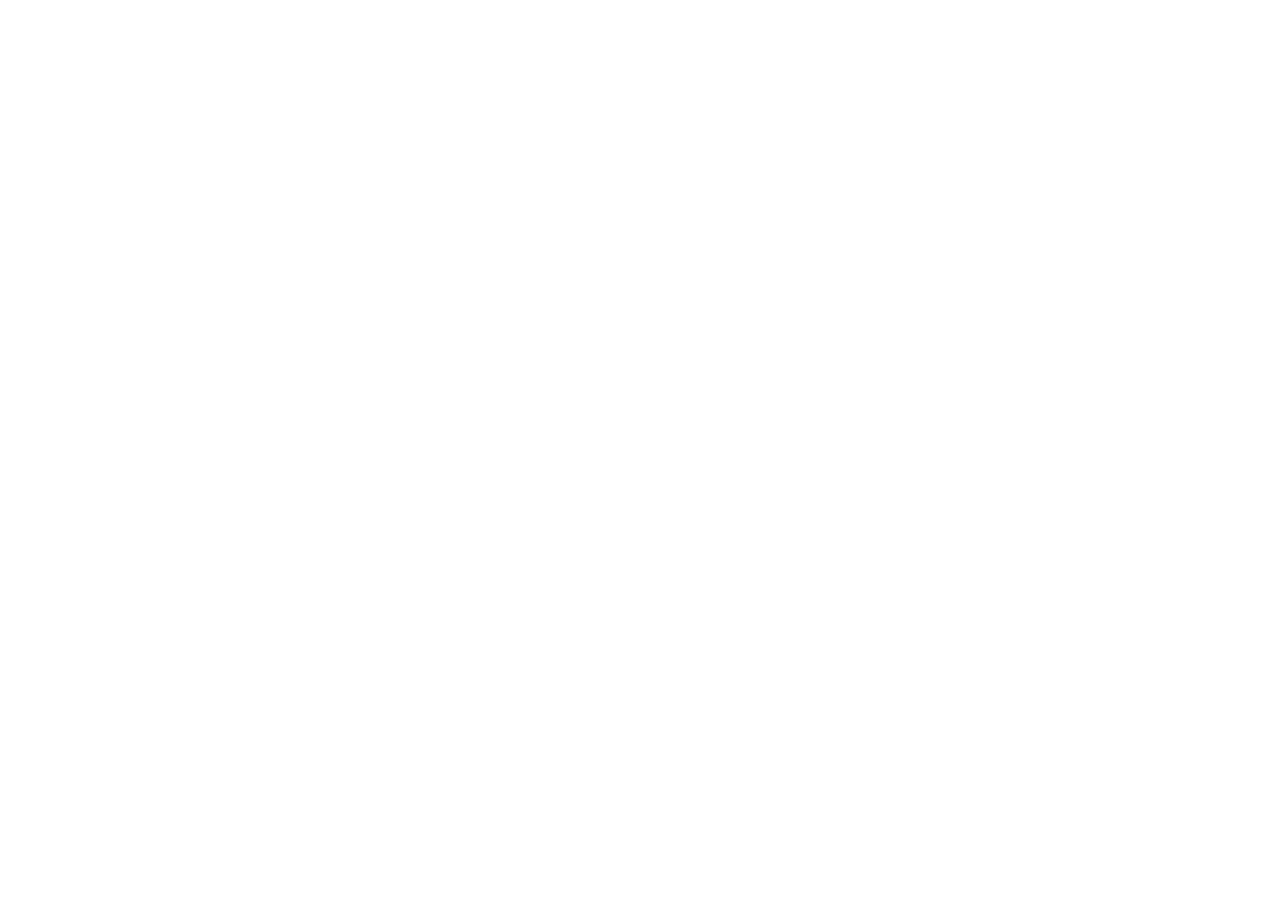
==== ex6-extra/promise.html @ 197154bc "promise 예제를 위한 준비" ====
<!DOCTYPE html>
<html lang="en">
<head>
    <meta charset="UTF-8">
    <meta name="viewport" content="width=device-width, initial-scale=1.0">
    <title>Promise Study</title>
    <script src="promise.js"></script>
</head>
<body>
    
</body>
</html>
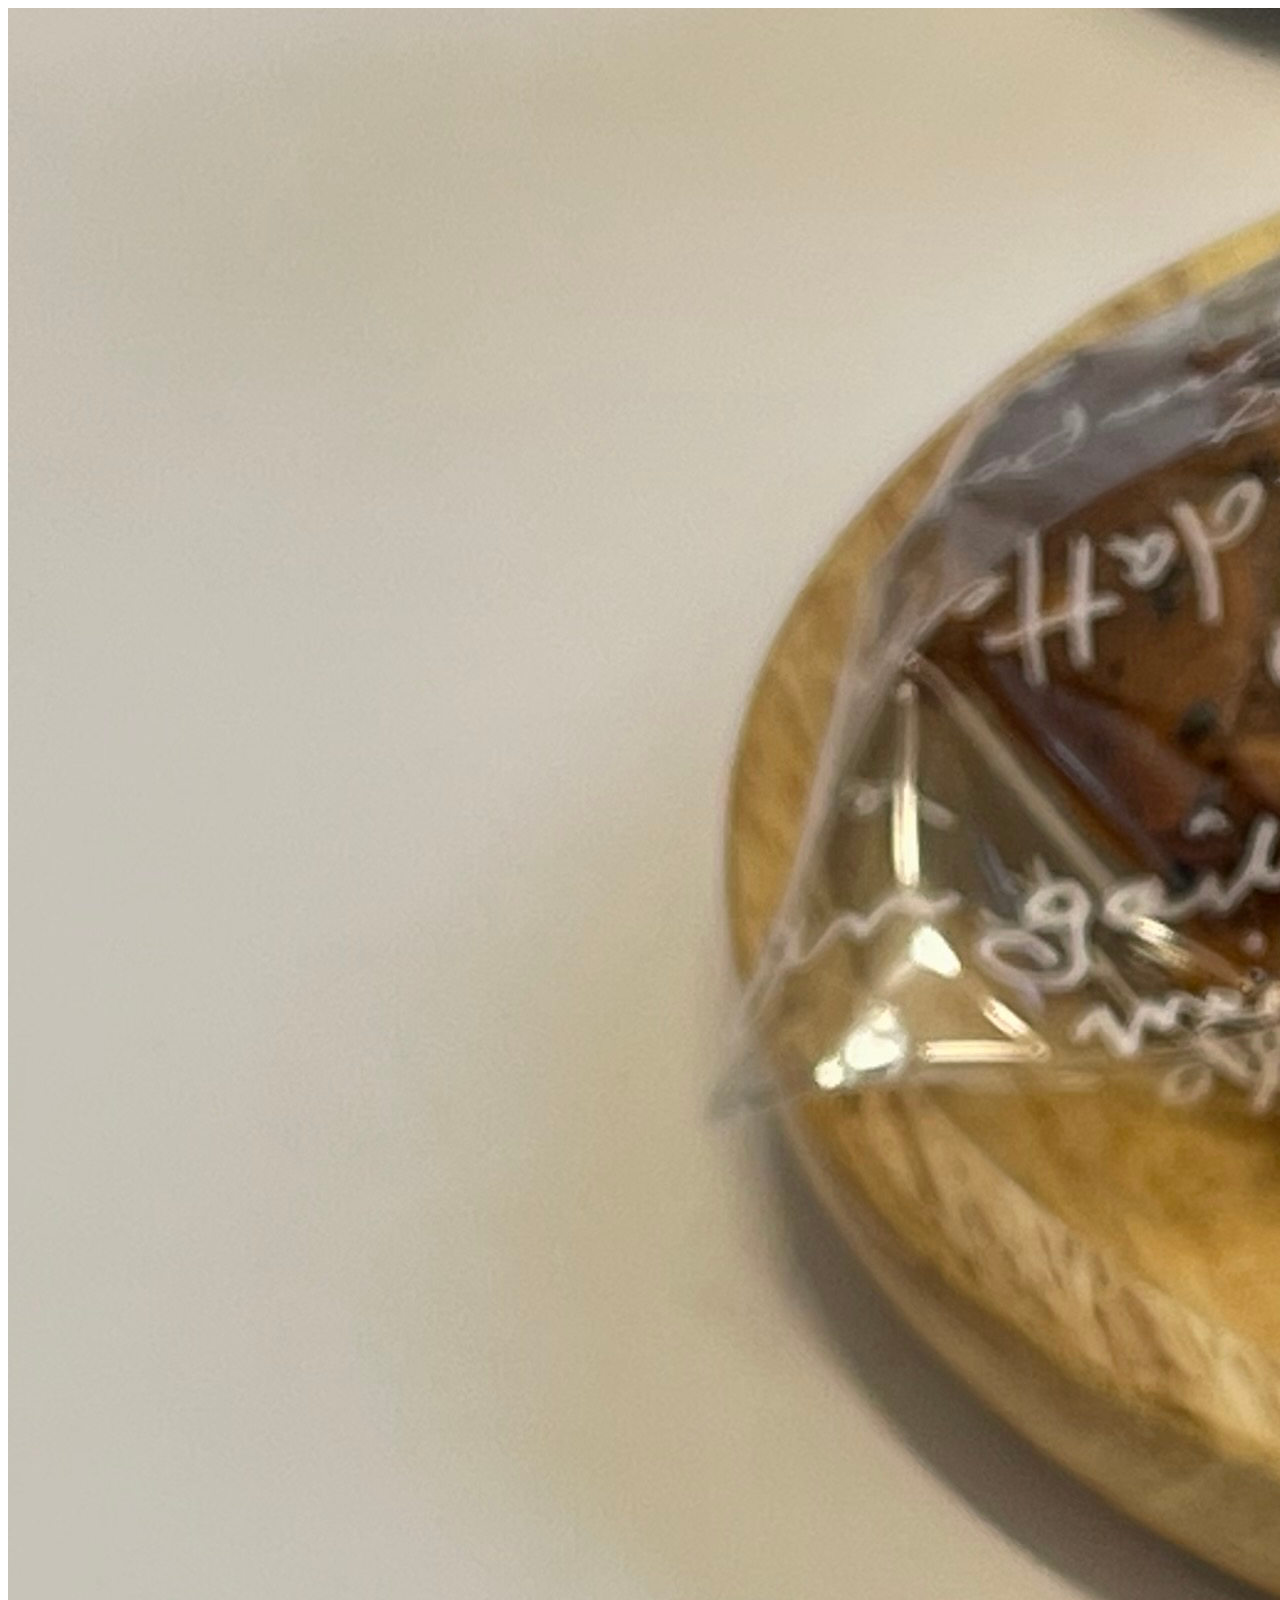
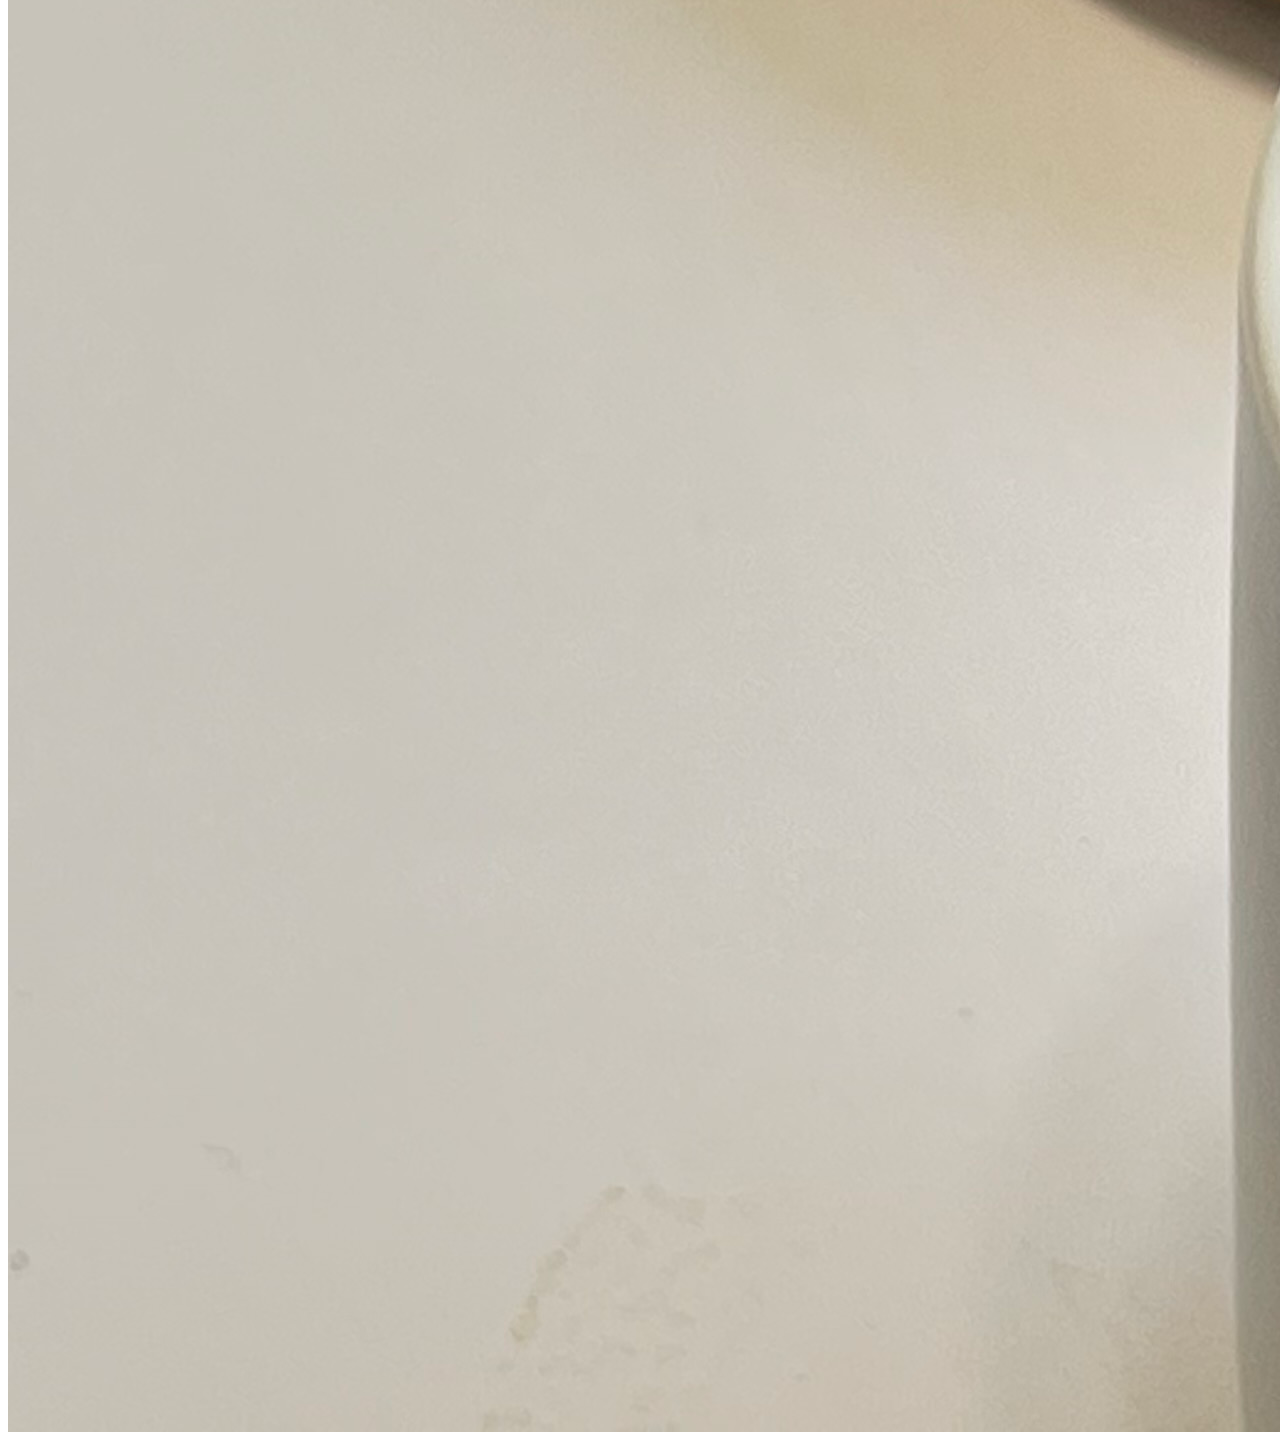
==== commit 9764dc20: "classList 활용해서 style 제거 및 transition 효과 적용" ====
--- a/ex6-extra/promise.html
+++ b/ex6-extra/promise.html
@@ -4,9 +4,22 @@
     <meta charset="UTF-8">
     <meta name="viewport" content="width=device-width, initial-scale=1.0">
     <title>Promise Study</title>
+    <style>
+        .opacity\:0{
+            opacity: 0;
+        }
+
+        .opacity\:1{
+            opacity: 1;
+        }
+
+        img{
+            transition: 2s;
+        }
+    </style>
     <script src="promise.js"></script>
 </head>
 <body>
-    
+    <div id="root"></div>
 </body>
 </html>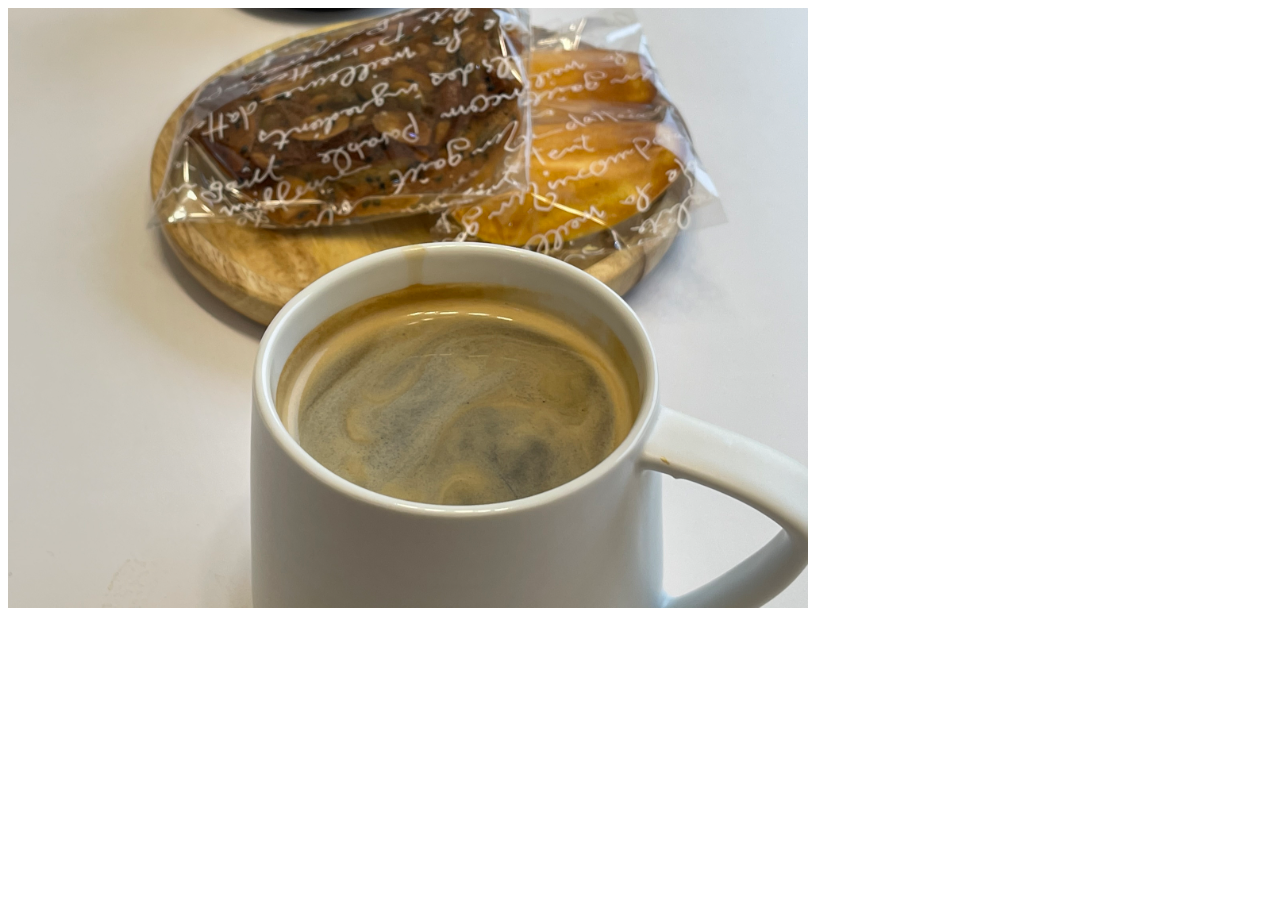
==== commit c7c9e75e: "img size 조정하기" ====
--- a/ex6-extra/promise.html
+++ b/ex6-extra/promise.html
@@ -14,6 +14,10 @@
         }
 
         img{
+            width: 800px;
+        }
+
+        img{
             transition: 2s;
         }
     </style>
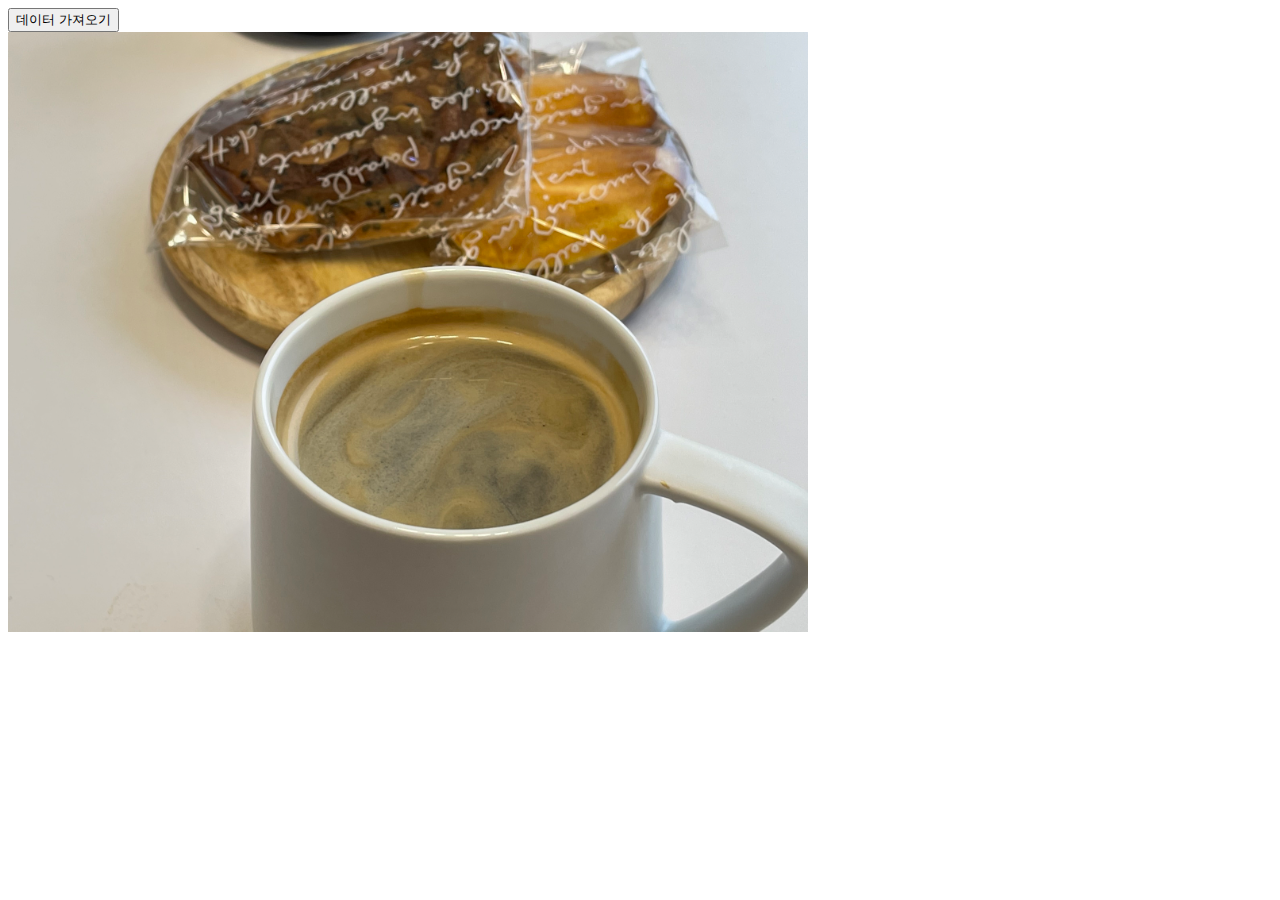
==== commit d991dd70: "비동기 함수의 callback 방식으로 return" ====
--- a/ex6-extra/promise.html
+++ b/ex6-extra/promise.html
@@ -6,24 +6,24 @@
     <title>Promise Study</title>
     <style>
         .opacity\:0{
-            opacity: 0;
+            opacity: 0 !important;
         }
 
         .opacity\:1{
-            opacity: 1;
+            opacity: 1 !important;
         }
 
         img{
             width: 800px;
-        }
-
-        img{
             transition: 2s;
         }
     </style>
     <script src="promise.js"></script>
 </head>
 <body>
+    <div>
+        <button>데이터 가져오기</button>
+    </div>
     <div id="root"></div>
 </body>
 </html>